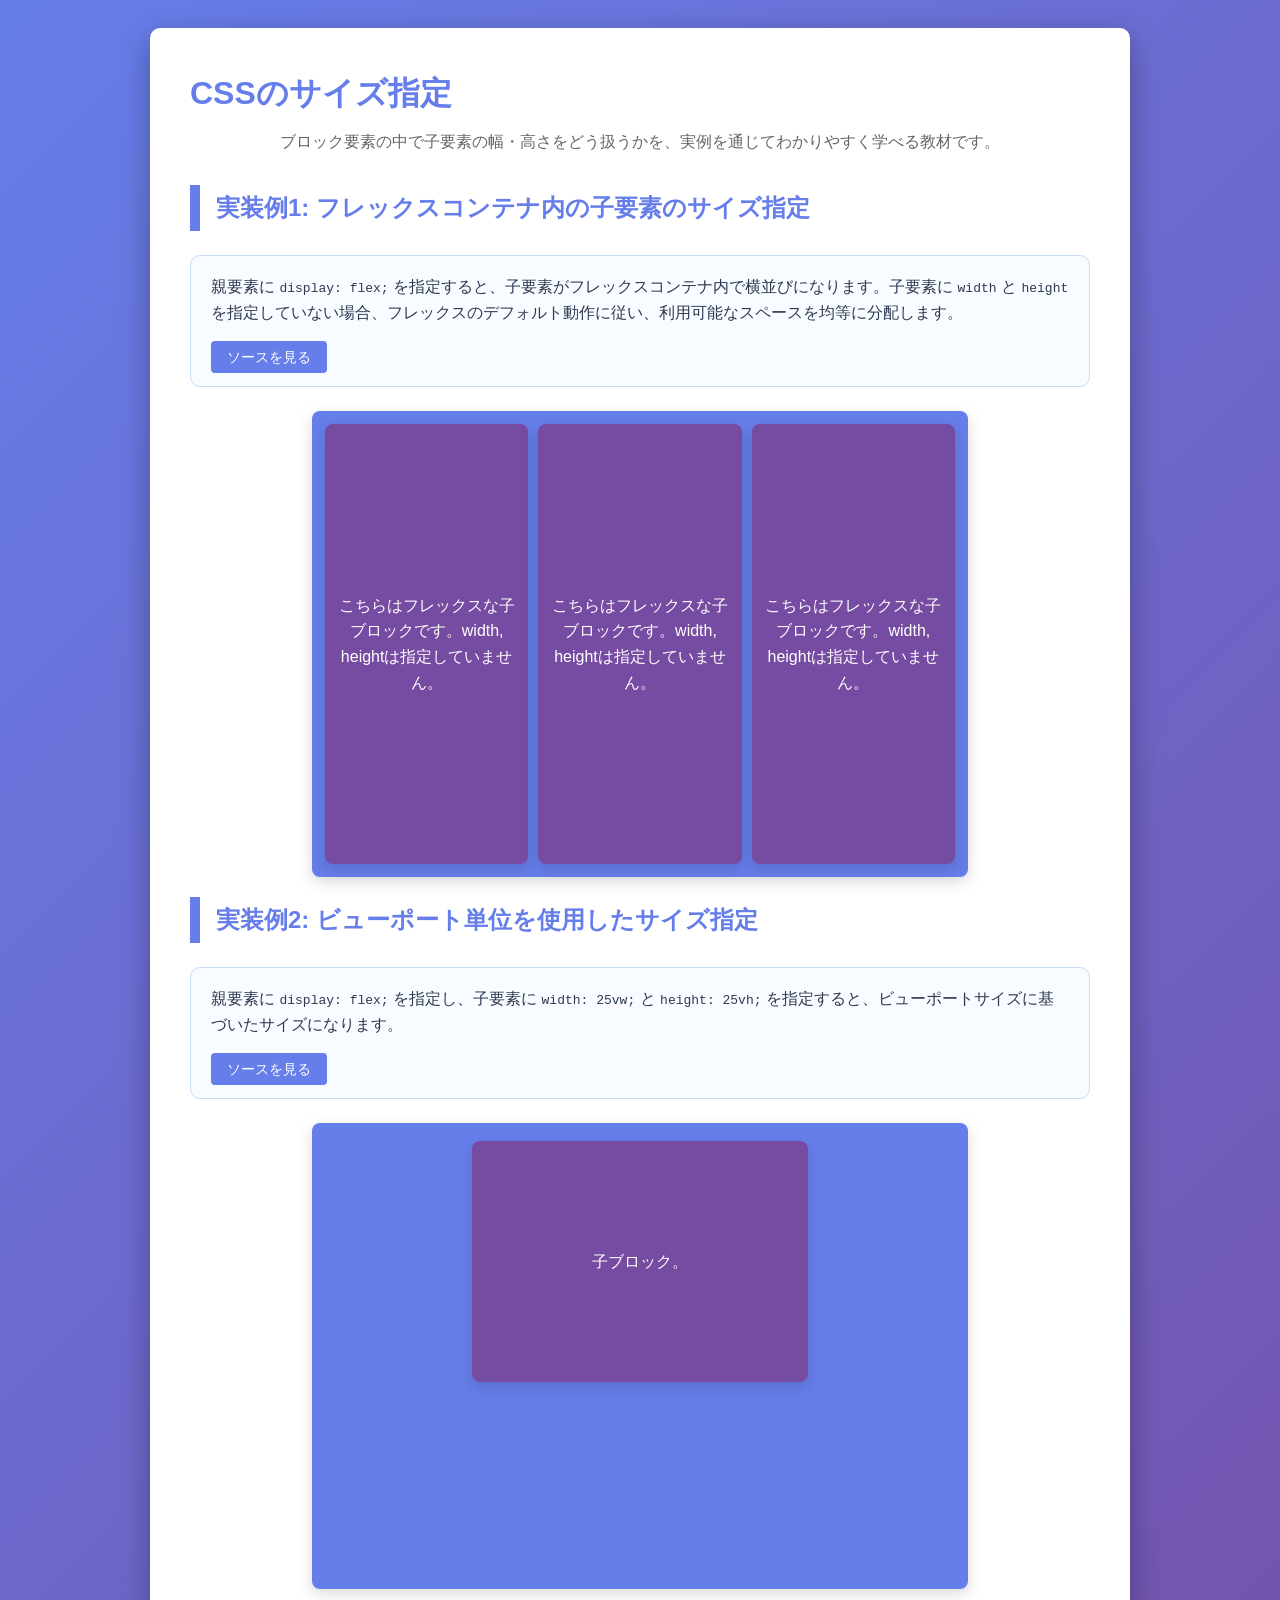
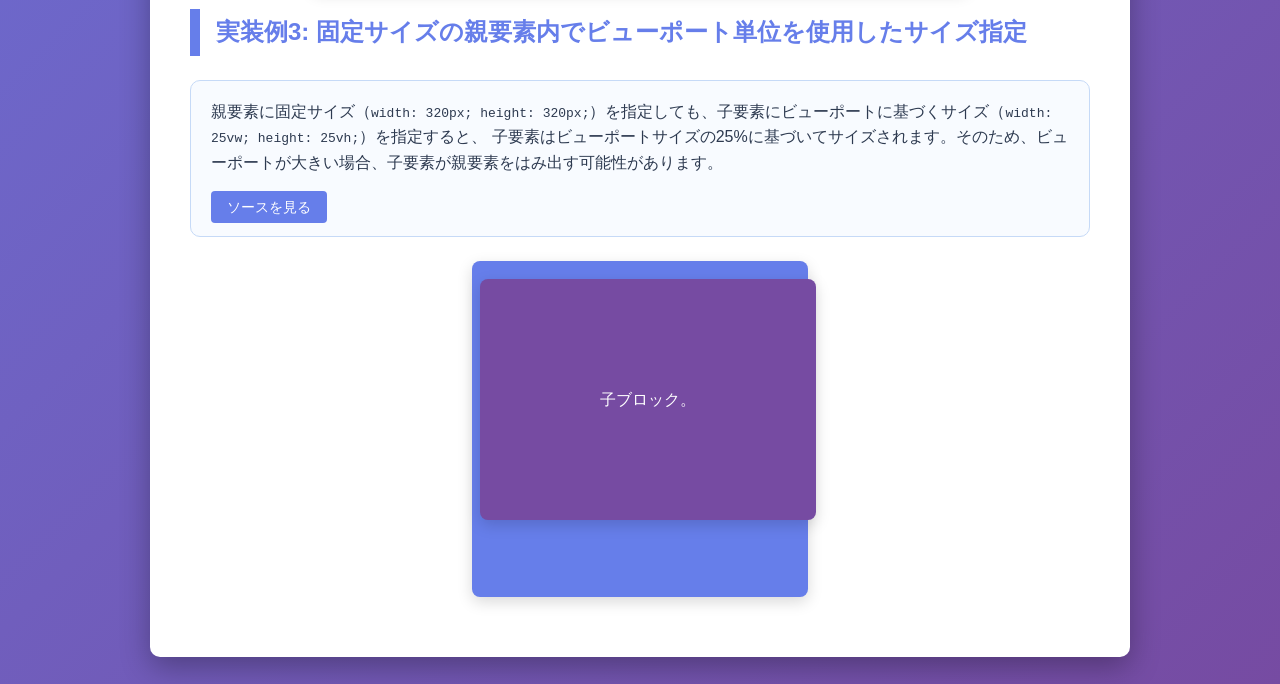
==== example/flex/index.html @ 29290ef9 "fix : CSSのサイズ指定のディレクトリを移動（/example/flexlayout → /example/flex）" ====
<html>

<head>
    <meta charset="UTF-8">
    <meta name="viewport" content="width=device-width, initial-scale=1.0">
    <link href="../../base.css" type="text/css" rel="stylesheet" />
    <link href="./index.css" type="text/css" rel="stylesheet" />
    <script src="../../codeloader.js"></script>
    <title>CSS苦手意識をなくす場所 - CSSのサイズ指定</title>
</head>

<body class="skin-page-gradient">
    <div class="o-container skin-card">
        <h1 class="o-heading-primary skin-primary-text">CSSのサイズ指定</h1>
        <p class="o-subtitle skin-muted-text">ブロック要素の中で子要素の幅・高さをどう扱うかを、実例を通じてわかりやすく学べる教材です。</p>

        <!-- 実装例1 -->
        <h2 class="o-heading-secondary skin-primary-text">実装例1: フレックスコンテナ内の子要素のサイズ指定</h2>
        <div class="o-example-parent skin-example-parent">
            <div class="o-example-parent__body">
                親要素に <code>display: flex;</code> を指定すると、子要素がフレックスコンテナ内で横並びになります。子要素に <code>width</code> と
                <code>height</code> を指定していない場合、フレックスのデフォルト動作に従い、利用可能なスペースを均等に分配します。
            </div>
            <div class="accordion-toggle-container">
                <input type="checkbox" id="toggle-code" class="accordion-toggle-input">
                <label for="toggle-code" class="accordion-toggle">ソースを見る</label>
                <pre class="o-example-parent__code skin-example-parent__code accordion-content"
                    data-code-src="flex_ex_1.txt"></pre>
            </div>
        </div>

        <!-- div内部の子divをwidth, heightを指定せずフレックスに表示する場合 -->
        <div class="parent theme-primary theme-hover-lift o-box">
            <div class="flex-child theme-secondary theme-text-white o-box">
                <p>こちらはフレックスな子ブロックです。width, heightは指定していません。</p>
            </div>
            <div class="flex-child theme-secondary theme-text-white o-box">
                <p>こちらはフレックスな子ブロックです。width, heightは指定していません。</p>
            </div>
            <div class="flex-child theme-secondary theme-text-white o-box">
                <p>こちらはフレックスな子ブロックです。width, heightは指定していません。</p>
            </div>
        </div>

        <!-- 実装例2 -->
        <h2 class="o-heading-secondary skin-primary-text">実装例2: ビューポート単位を使用したサイズ指定</h2>
        <div class="o-example-parent skin-example-parent">
            <div class="o-example-parent__body">
                親要素に <code>display: flex;</code> を指定し、子要素に <code>width: 25vw;</code> と <code>height: 25vh;</code>
                を指定すると、ビューポートサイズに基づいたサイズになります。
            </div>
            <div class="accordion-toggle-container">
                <input type="checkbox" id="toggle-code2" class="accordion-toggle-input">
                <label for="toggle-code2" class="accordion-toggle">ソースを見る</label>
                <pre class="o-example-parent__code skin-example-parent__code accordion-content"
                    data-code-src="flex_ex_2.txt"></pre>
            </div>
        </div>

        <!-- div内部の子divをvw, vhでサイズを指定する場合 -->
        <div class="parent theme-primary theme-hover-lift o-box">
            <div class="child theme-secondary theme-text-white o-box">
                子ブロック。
            </div>
        </div>

        <!-- 実装例3 -->
        <h2 class="o-heading-secondary skin-primary-text">実装例3: 固定サイズの親要素内でビューポート単位を使用したサイズ指定</h2>
        <div class="o-example-parent skin-example-parent">
            <div class="o-example-parent__body">
                親要素に固定サイズ（<code>width: 320px; height: 320px;</code>）を指定しても、子要素にビューポートに基づくサイズ（<code>width: 25vw; height: 25vh;</code>）を指定すると、
                子要素はビューポートサイズの25%に基づいてサイズされます。そのため、ビューポートが大きい場合、子要素が親要素をはみ出す可能性があります。
            </div>
            <div class="accordion-toggle-container">
                <input type="checkbox" id="toggle-code3" class="accordion-toggle-input">
                <label for="toggle-code3" class="accordion-toggle">ソースを見る</label>
                <pre class="o-example-parent__code skin-example-parent__code accordion-content"
                    data-code-src="flex_ex_3.txt"></pre>
            </div>
        </div>

        <!-- width, heightが数値で指定されたdivに子divを実装し、vw, vhでサイズを指定する場合 -->
        <div class="static-parent theme-primary theme-hover-lift o-box">
            <div class="child theme-secondary theme-text-white o-box">
                子ブロック。
            </div>
        </div>
    </div>
</body>

</html>
---- base.css ----
/* 構造 */

/* リセット */
h1,
h2,
p,
ul,
li {
    margin: 0;
    padding: 0;
    box-sizing: border-box;
}

/* 基本の文字装飾と、ページテーマ */
body {
    font-family: 'Segoe UI', Tahoma, Geneva, Verdana, sans-serif;
    line-height: 1.6;
    color: #333;
    min-height: 100vh;
    background: #f3f4f6;
    /* ベースは淡いグレー */
    padding: 20px;
}

/* コンテナの基本レイアウト（構造）
   - 再利用可能な枠組みを提供
   - max-width/margin/padding はレイアウト構造に関わる */
.o-container {
    max-width: 900px;
    margin: 0 auto;
    padding: 40px;
}

/* 見出しのレイアウト（構造）
   - h1 や副題を中央寄せに配置するためのスタイル */
.o-heading-primary {
    text-align: left;
    margin-bottom: 10px;
    font-size: 2rem;
}

.o-heading-secondary {
    text-align: left;
    margin-bottom: 20px;
    font-size: 1.5rem;
    border-left: #667eea 10px solid;
    padding: 0.25rem 0 0.25rem 1rem;
}

.o-subtitle {
    text-align: center;
    margin-bottom: 30px;
    font-size: 1rem;
}

/* リスト表示をリセットするスタイル（構造）
   - list-style, padding を解除し、任意デザインを適用しやすくする */
.o-list-reset {
    list-style: none;
    padding-left: 0;
}

.o-block {
    display: block;
}

/* 実装例提示ブロック（構造）
   - o-example-parent が外枠のレイアウトを担当
   - o-example-parent__body/ o-example-parent__code が内部構造のレイアウトを担当 */
.o-example-parent {
    display: block;
    padding: 18px 20px;
    margin: 24px 0;
    border-radius: 10px;
}

.o-example-parent__title {
    margin-bottom: 10px;
    font-weight: 700;
    color: #334f8d;
}

.o-example-parent__body {
    color: #2d3a50;
    line-height: 1.6;
    margin-bottom: 20px;
}

.o-example-parent__code {
    margin-top: 12px;
    font-family: 'Courier New', monospace;
    border-radius: 6px;
    padding: 12px;
    white-space: pre-wrap;
    word-break: break-word;
}

/* 色・ビジュアル（見た目） */
.skin-example-parent {
    border: 1px solid #c6daf7;
    background: #f8fbff;
}

.skin-example-parent__code {
    background: #ffffff;
    border: 1px solid #dce7f9;
}

.skin-page-gradient {
    background: linear-gradient(135deg, #667eea 0%, #764ba2 100%);
}

.skin-card {
    background: white;
    border-radius: 10px;
    box-shadow: 0 10px 30px rgba(0, 0, 0, 0.3);
}

.skin-primary-text {
    color: #667eea;
}

.skin-muted-text {
    color: #666;
}

.skin-toc-item {
    margin: 15px 0;
    padding: 15px;
    border-left: 4px solid #667eea;
    background: #f7f7f7;
    border-radius: 5px;
    transition: all 0.3s ease;
}

.skin-toc-item:hover {
    background: #e8e8f7;
    transform: translateX(10px);
    border-left-color: #764ba2;
}

.skin-link-primary,
.skin-link-primary:visited {
    text-decoration: none;
    color: #333;
    font-weight: 500;
    display: block;
}

.skin-link-primary:hover {
    color: #667eea;
}

.skin-note {
    font-size: 14px;
    color: #888;
    margin-top: 5px;
}

.skin-footer {
    text-align: center;
    margin-top: 40px;
    padding-top: 20px;
    border-top: 1px solid #ddd;
    color: #666;
    font-size: 14px;
}

/* アコーディオンスタイル */
.accordion-toggle-input {
    display: none;
}

.accordion-toggle {
    margin-top: 12px;
    padding: 8px 16px;
    background-color: #667eea;
    color: white;
    border: none;
    border-radius: 4px;
    cursor: pointer;
    font-size: 14px;
}

.accordion-toggle:hover {
    background-color: #5a67d8;
}

.accordion-content {
    display: none;
}

.accordion-toggle-input:checked~.accordion-content {
    display: block;
}
---- example/flex/index.css ----
/* 構造（Object） */
.o-box {
    border-radius: 0.5rem;
    box-shadow: 0 5px 15px rgba(0, 0, 0, 0.15);
}

.o-card {
    background: #ffffff;
    border-radius: 1rem;
    box-shadow: 0 10px 30px rgba(0, 0, 0, 0.2);
    padding: 40px;
    max-width: 1000px;
    margin: 0 auto;
}

.o-flex-parent {
    display: flex;
    align-items: stretch;
    justify-content: space-between;
}

.o-inner-center {
    display: flex;
    align-items: center;
    justify-content: center;
}

.o-block-center {
    margin: 0 auto;
}

/* 具体的オブジェクトクラス */
.parent {
    margin: 20px auto;
    display: flex;
    width: 50vw;
    height: 50vh;
    padding: 0.5rem;
}

.static-parent {
    margin: 20px auto;
    width: 320px;
    height: 320px;
    padding: 0.5rem;
}

.child {
    margin: 10px auto;
    width: 25vw;
    height: 25vh;
    padding: 0.5rem;
    display: flex;
    align-items: center;
    justify-content: center;
}

.flex-child {
    margin: 5px;
    padding: 0.5rem;
    display: flex;
    align-items: center;
    justify-content: center;
    flex: 1;
}

.flex-child p {
    text-align: center;
}

/* 見た目（Skin） */
.theme-primary {
    background-color: #667eea;
}

.theme-secondary {
    background-color: #764ba2;
}

.theme-text-white {
    color: white;
}

.theme-hover-lift {
    transition: transform 0.3s ease;
}

.theme-hover-lift:hover {
    transform: translateY(-5px);
}
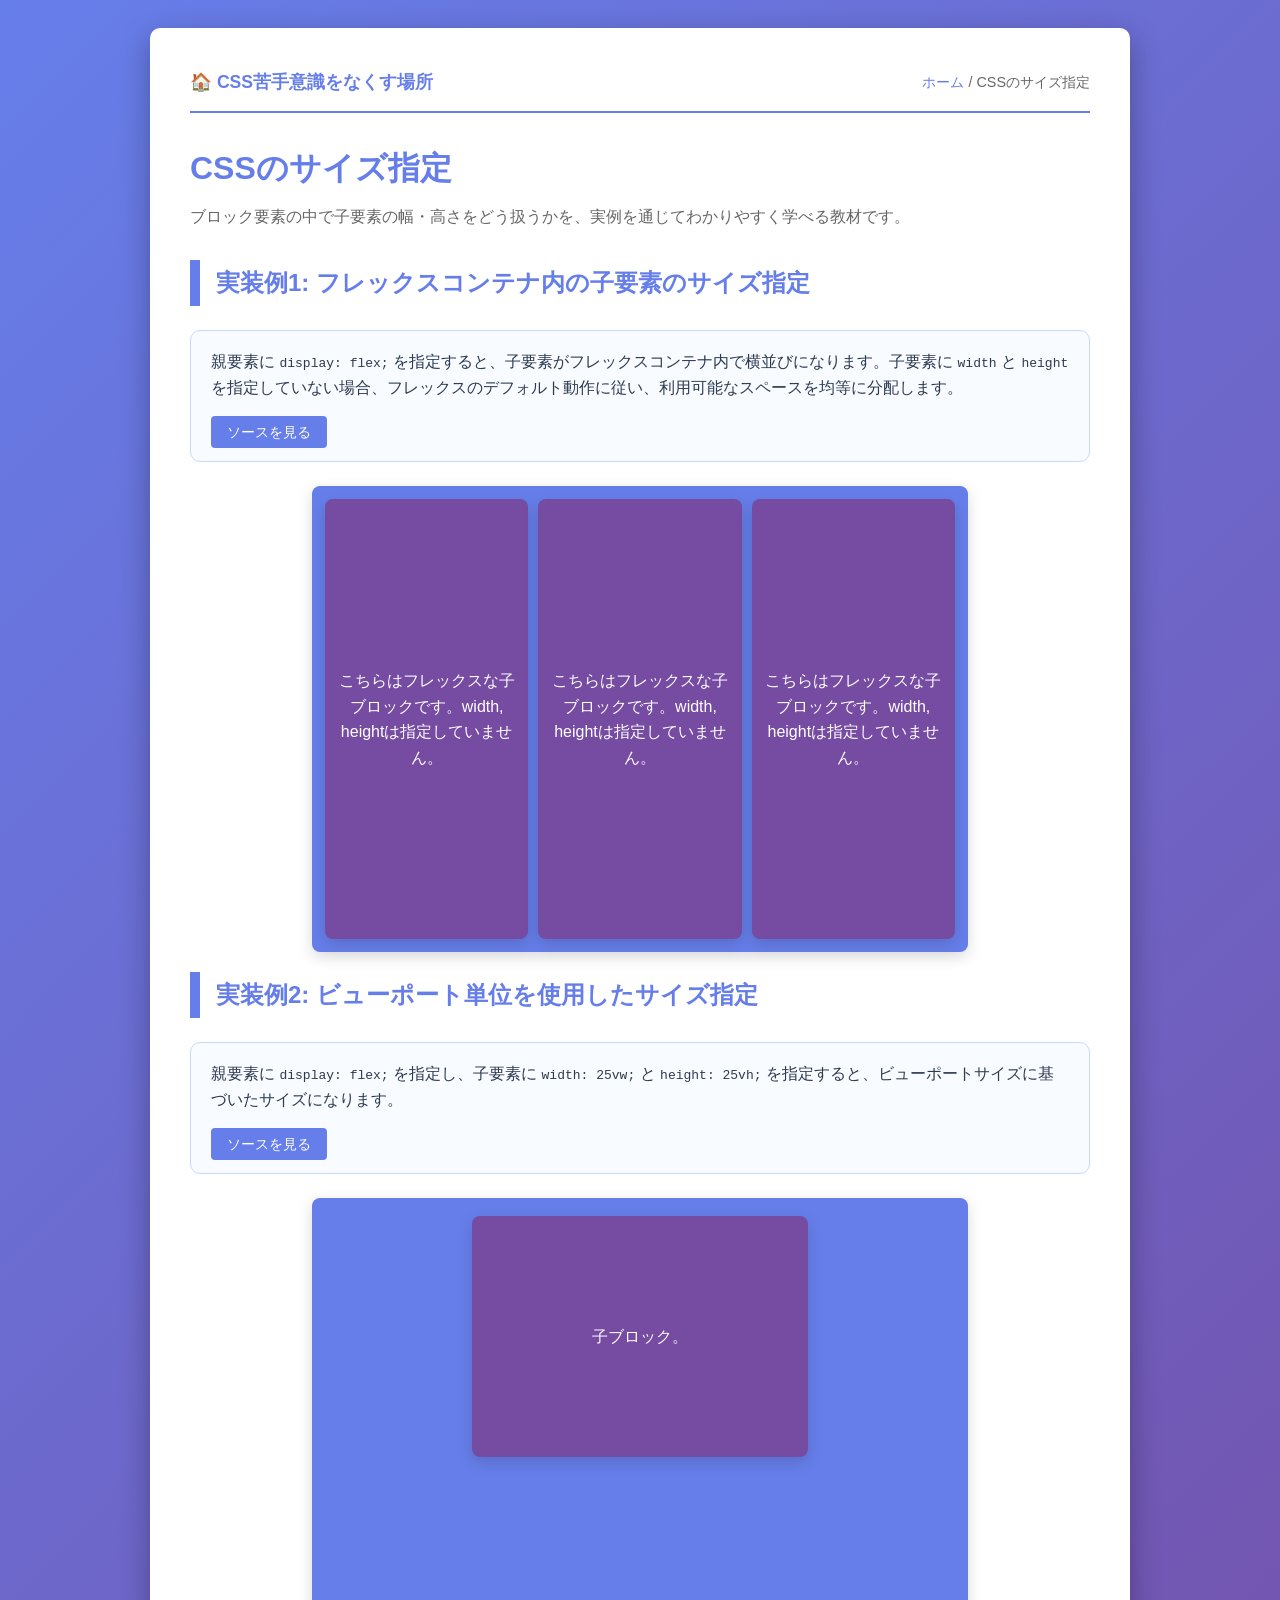
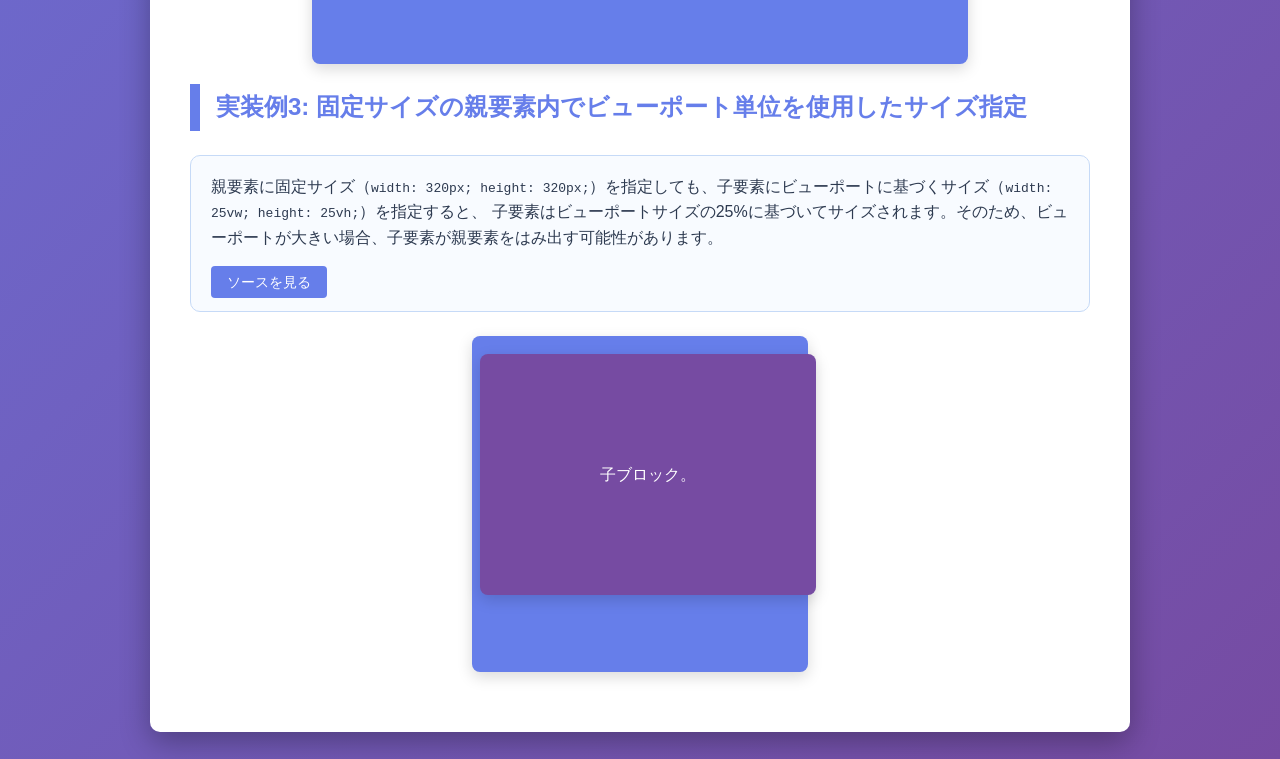
==== commit 772b1478: "fix : ヘッダーの追加と見出しのスタイル調整" ====
--- a/example/flex/index.html
+++ b/example/flex/index.html
@@ -11,6 +11,16 @@
 
 <body class="skin-page-gradient">
     <div class="o-container skin-card">
+        <header class="o-header">
+            <nav class="o-header__nav">
+                <a href="../../index.html" class="o-header__home">🏠 CSS苦手意識をなくす場所</a>
+                <div class="o-header__breadcrumb">
+                    <a href="../../index.html">ホーム</a>
+                    <span> / </span>
+                    <span>CSSのサイズ指定</span>
+                </div>
+            </nav>
+        </header>
         <h1 class="o-heading-primary skin-primary-text">CSSのサイズ指定</h1>
         <p class="o-subtitle skin-muted-text">ブロック要素の中で子要素の幅・高さをどう扱うかを、実例を通じてわかりやすく学べる教材です。</p>
 
--- a/base.css
+++ b/base.css
@@ -48,7 +48,7 @@
 }
 
 .o-subtitle {
-    text-align: center;
+    text-align: left;
     margin-bottom: 30px;
     font-size: 1rem;
 }
@@ -192,4 +192,64 @@
 
 .accordion-toggle-input:checked~.accordion-content {
     display: block;
+}
+
+/* ヘッダースタイル */
+.o-header {
+    margin-bottom: 30px;
+    border-bottom: 2px solid #667eea;
+    padding-bottom: 15px;
+}
+
+.o-header__nav {
+    display: flex;
+    align-items: center;
+    justify-content: space-between;
+    flex-wrap: wrap;
+    gap: 15px;
+}
+
+.o-header__home {
+    font-weight: bold;
+    font-size: 1.1rem;
+    color: #667eea;
+    text-decoration: none;
+    cursor: pointer;
+    transition: color 0.3s ease;
+}
+
+.o-header__home:hover {
+    color: #764ba2;
+}
+
+.o-header__breadcrumb {
+    font-size: 0.9rem;
+    color: #666;
+}
+
+.o-header__breadcrumb a {
+    color: #667eea;
+    text-decoration: none;
+    transition: color 0.3s ease;
+}
+
+.o-header__breadcrumb a:hover {
+    color: #764ba2;
+    text-decoration: underline;
+}
+
+.o-header__back-link {
+    display: inline-block;
+    padding: 8px 16px;
+    background-color: #667eea;
+    color: white;
+    text-decoration: none;
+    border-radius: 5px;
+    font-size: 0.9rem;
+    transition: background-color 0.3s ease;
+    cursor: pointer;
+}
+
+.o-header__back-link:hover {
+    background-color: #764ba2;
 }
